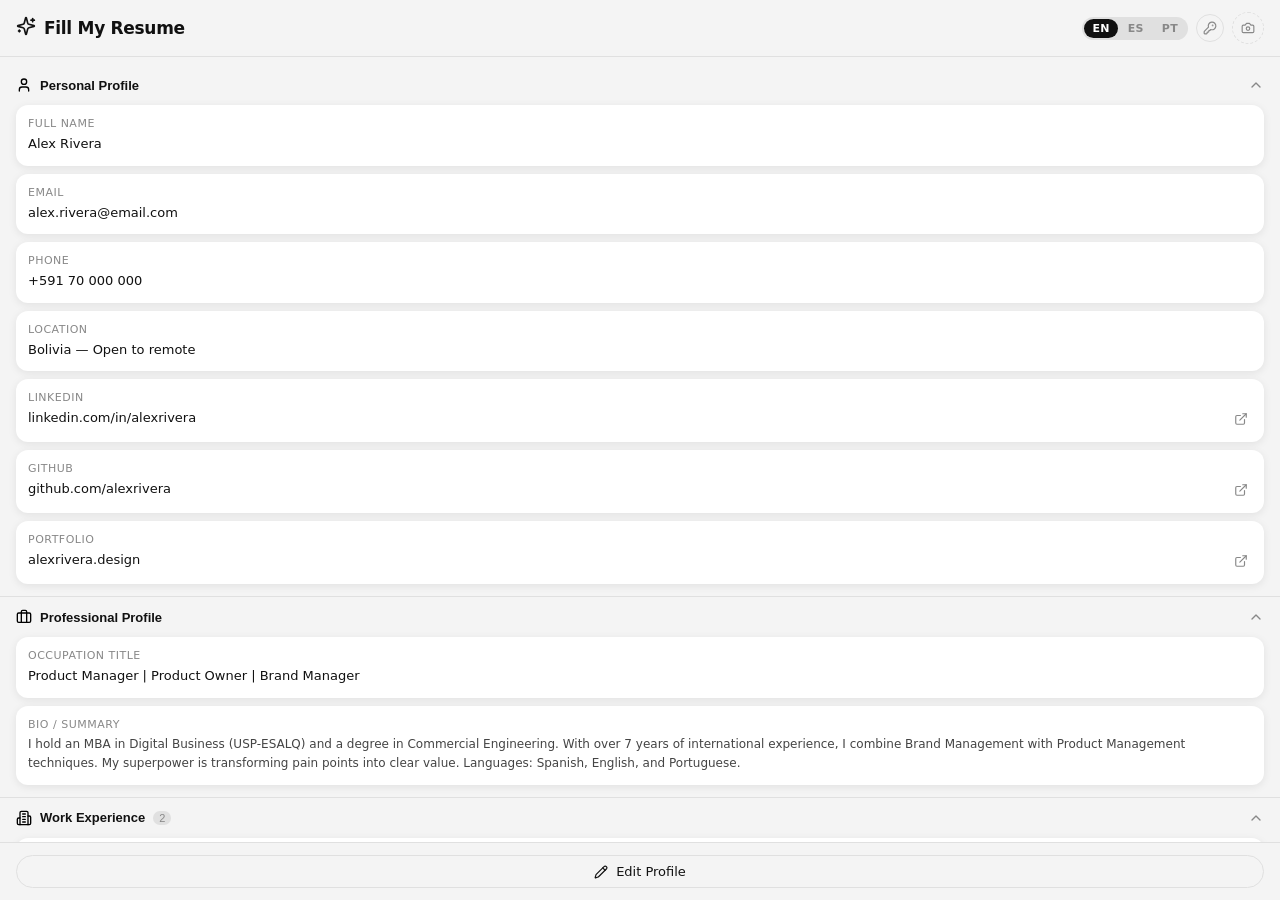
==== extension/sidepanel/index.html @ 26210e6c "Add Chrome extension and direct ZIP download - Extension: AES-256 encrypted API key, direct Claude A" ====
<!DOCTYPE html>
<html lang="en">
<head>
  <meta charset="UTF-8" />
  <meta name="viewport" content="width=device-width, initial-scale=1.0" />
  <title>Fill My Resume — Side Panel</title>
  <link rel="stylesheet" href="sidepanel.css" />
</head>
<body>

<div class="panel">

<!-- ── Global copy toast ──────────────────────────── -->
<div id="global-toast">
  <i data-lucide="check" width="13" height="13"></i>
  <span id="toast-text">Copied!</span>
</div>

  <!-- ── Header ─────────────────────────────────────── -->
  <header class="panel-header">
    <span class="logo">
      <i data-lucide="sparkles" width="20" height="20"></i>
    </span>
    <h1>Fill My Resume</h1>
    <div class="lang-switcher">
      <button class="lang-btn active" data-lang="en">EN</button>
      <button class="lang-btn" data-lang="es">ES</button>
      <button class="lang-btn" data-lang="pt">PT</button>
    </div>
    <button id="api-key-btn" class="api-key-btn" title="AI settings">
      <i data-lucide="key-round" width="14" height="14"></i>
    </button>
    <div class="avatar-wrap" id="avatar-wrap" title="Upload photo">
      <img id="avatar-img" class="avatar-img" style="display:none;" alt="Profile photo" />
      <span id="avatar-placeholder" class="avatar-placeholder">
        <i data-lucide="camera" width="14" height="14"></i>
      </span>
      <input type="file" id="avatar-input" accept="image/*" style="display:none;" />
    </div>
  </header>

  <!-- ── API Key Modal ──────────────────────────────── -->
  <div id="api-key-modal" class="api-modal-overlay hidden">
    <div class="api-modal-card">
      <div class="api-modal-header">
        <i data-lucide="sparkles" width="18" height="18"></i>
        <h2>Connect to Claude AI</h2>
      </div>
      <p class="api-modal-desc">Enter your Anthropic API key to enable AI-powered responses tailored to your CV.</p>
      <a class="api-modal-link" href="https://console.anthropic.com" target="_blank">
        <i data-lucide="external-link" width="12" height="12"></i>
        Get your free key at console.anthropic.com
      </a>
      <div class="api-input-wrap">
        <input id="api-key-input" class="api-key-input" type="password"
          placeholder="sk-ant-api03-..." autocomplete="off" spellcheck="false" />
        <button id="toggle-key-vis" class="toggle-vis-btn" title="Show/hide key">
          <i data-lucide="eye" width="14" height="14"></i>
        </button>
      </div>
      <div id="api-modal-error" class="api-modal-error hidden"></div>
      <div class="api-modal-actions">
        <button id="api-modal-cancel" class="api-cancel-btn">Cancel</button>
        <button id="api-modal-save" class="api-save-btn">
          <i data-lucide="lock" width="13" height="13"></i>
          Save & connect
        </button>
      </div>
      <p class="api-modal-note">
        <i data-lucide="shield-check" width="11" height="11"></i>
        Your key is encrypted with AES-256 and stored only on your device.
      </p>
    </div>
  </div>

  <!-- ── Scrollable body ────────────────────────────── -->
  <div class="panel-body">

    <!-- ── Perfil Personal ───────────────────────────── -->
    <div class="accordion open">
      <button class="accordion-trigger">
        <span class="accordion-trigger-left">
          <i data-lucide="user" width="16" height="16"></i>
          <span class="section-label" data-en="Personal Profile" data-es="Perfil Personal" data-pt="Perfil Pessoal">Personal Profile</span>
        </span>
        <i data-lucide="chevron-down" width="16" height="16" class="chevron"></i>
      </button>
      <div class="accordion-content">

        <div class="field-card" data-copy="Alex Rivera">
          <span class="field-label" data-en="Full Name" data-es="Nombre completo" data-pt="Nome completo">Full Name</span>
          <span class="field-value" data-en="Alex Rivera" data-es="Alex Rivera" data-pt="Alex Rivera">Alex Rivera</span>
        </div>

        <div class="field-card" data-copy="alex.rivera@email.com">
          <span class="field-label" data-en="Email" data-es="Correo electrónico" data-pt="E-mail">Email</span>
          <span class="field-value" data-en="alex.rivera@email.com" data-es="alex.rivera@email.com" data-pt="alex.rivera@email.com">alex.rivera@email.com</span>
        </div>

        <div class="field-card" data-copy="+591 70 000 000">
          <span class="field-label" data-en="Phone" data-es="Teléfono" data-pt="Telefone">Phone</span>
          <span class="field-value" data-en="+591 70 000 000" data-es="+591 70 000 000" data-pt="+591 70 000 000">+591 70 000 000</span>
        </div>

        <div class="field-card" data-copy="Bolivia — Open to remote">
          <span class="field-label" data-en="Location" data-es="Ubicación" data-pt="Localização">Location</span>
          <span class="field-value"
            data-en="Bolivia — Open to remote"
            data-es="Bolivia — Disponible para trabajo remoto"
            data-pt="Bolívia — Disponível para trabalho remoto">Bolivia — Open to remote</span>
        </div>

        <div class="field-card" data-copy="linkedin.com/in/alexrivera">
          <span class="field-label">LinkedIn</span>
          <div class="field-row">
            <span class="field-value">linkedin.com/in/alexrivera</span>
            <a class="link-btn" href="https://linkedin.com/in/alexrivera" target="_blank" title="Open" onclick="event.stopPropagation()">
              <i data-lucide="external-link" width="14" height="14"></i>
            </a>
          </div>
        </div>

        <div class="field-card" data-copy="github.com/alexrivera">
          <span class="field-label">GitHub</span>
          <div class="field-row">
            <span class="field-value">github.com/alexrivera</span>
            <a class="link-btn" href="https://github.com/alexrivera" target="_blank" title="Open" onclick="event.stopPropagation()">
              <i data-lucide="external-link" width="14" height="14"></i>
            </a>
          </div>
        </div>

        <div class="field-card" data-copy="alexrivera.design">
          <span class="field-label" data-en="Portfolio" data-es="Portafolio" data-pt="Portfólio">Portfolio</span>
          <div class="field-row">
            <span class="field-value">alexrivera.design</span>
            <a class="link-btn" href="https://alexrivera.design" target="_blank" title="Open" onclick="event.stopPropagation()">
              <i data-lucide="external-link" width="14" height="14"></i>
            </a>
          </div>
        </div>

      </div>
    </div>

    <!-- ── Perfil Profesional ─────────────────────────── -->
    <div class="accordion open">
      <button class="accordion-trigger">
        <span class="accordion-trigger-left">
          <i data-lucide="briefcase" width="16" height="16"></i>
          <span class="section-label" data-en="Professional Profile" data-es="Perfil Profesional" data-pt="Perfil Profissional">Professional Profile</span>
        </span>
        <i data-lucide="chevron-down" width="16" height="16" class="chevron"></i>
      </button>
      <div class="accordion-content">

        <div class="field-card"
          data-copy="Product Manager | Product Owner | Brand Manager"
          data-en="Product Manager | Product Owner | Brand Manager"
          data-es="Gerente de Producto | Product Owner | Brand Manager"
          data-pt="Gerente de Produto | Product Owner | Brand Manager">
          <span class="field-label" data-en="Occupation Title" data-es="Título de ocupación" data-pt="Título de ocupação">Occupation Title</span>
          <span class="field-value"
            data-en="Product Manager | Product Owner | Brand Manager"
            data-es="Gerente de Producto | Product Owner | Brand Manager"
            data-pt="Gerente de Produto | Product Owner | Brand Manager">Product Manager | Product Owner | Brand Manager</span>
        </div>

        <div class="field-card"
          data-copy="I hold an MBA in Digital Business (USP-ESALQ) and a degree in Commercial Engineering. With over 7 years of international experience, I combine Brand Management with Product Management techniques. My superpower is transforming pain points into clear value. Languages: Spanish, English, and Portuguese.">
          <span class="field-label" data-en="Bio / Summary" data-es="Resumen profesional" data-pt="Resumo profissional">Bio / Summary</span>
          <span class="field-value multiline"
            data-en="I hold an MBA in Digital Business (USP-ESALQ) and a degree in Commercial Engineering. With over 7 years of international experience, I combine Brand Management with Product Management techniques. My superpower is transforming pain points into clear value. Languages: Spanish, English, and Portuguese."
            data-es="Tengo un MBA en Negocios Digitales (USP-ESALQ) y una licenciatura en Ingeniería Comercial. Con más de 7 años de experiencia internacional, combino Brand Management con técnicas de Product Management. Mi superpoder es transformar puntos de dolor en valor claro. Idiomas: Español, Inglés y Portugués."
            data-pt="Tenho um MBA em Negócios Digitais (USP-ESALQ) e graduação em Engenharia Comercial. Com mais de 7 anos de experiência internacional, combino Brand Management com Product Management. Meu superpoder é transformar pontos de dor em valor claro. Idiomas: Espanhol, Inglês e Português.">I hold an MBA in Digital Business (USP-ESALQ) and a degree in Commercial Engineering. With over 7 years of international experience, I combine Brand Management with Product Management techniques. My superpower is transforming pain points into clear value. Languages: Spanish, English, and Portuguese.</span>
        </div>

      </div>
    </div>

    <!-- ── Experiencia Laboral ─────────────────────────── -->
    <div class="accordion open">
      <button class="accordion-trigger">
        <span class="accordion-trigger-left">
          <i data-lucide="building-2" width="16" height="16"></i>
          <span class="section-label">Work Experience</span>
          <span class="section-count">2</span>
        </span>
        <i data-lucide="chevron-down" width="16" height="16" class="chevron"></i>
      </button>
      <div class="accordion-content">

        <!-- Entry 1 -->
        <div class="entry-card open">
          <button class="entry-trigger">
            <span class="entry-trigger-left">
              <i data-lucide="building" width="14" height="14" class="entry-icon"></i>
              <span>
                <div class="entry-title">Viva — Product Owner</div>
                <div class="entry-subtitle">April 2019 – October 2021 · Bolivia · Hybrid</div>
              </span>
            </span>
            <i data-lucide="chevron-down" width="14" height="14" class="entry-chevron"></i>
          </button>
          <div class="entry-body">

            <!-- Date block -->
            <div class="date-block">
              <div class="date-block-header">
                <i data-lucide="calendar" width="11" height="11"></i>
                <span>Dates</span>
              </div>
              <div class="date-grid">
                <div class="date-cell">
                  <span class="date-cell-label">Start month</span>
                  <div class="date-cell-row">
                    <span class="date-cell-value">April</span>
                    <button class="date-copy-btn" data-value="April" title="Copy month">
                      <i data-lucide="copy" width="11" height="11"></i>
                    </button>
                  </div>
                </div>
                <div class="date-cell">
                  <span class="date-cell-label">Start year</span>
                  <div class="date-cell-row">
                    <span class="date-cell-value">2019</span>
                    <button class="date-copy-btn" data-value="2019" title="Copy year">
                      <i data-lucide="copy" width="11" height="11"></i>
                    </button>
                  </div>
                </div>
                <div class="date-cell">
                  <span class="date-cell-label">Start (full)</span>
                  <div class="date-cell-row">
                    <span class="date-cell-value">April 2019</span>
                    <button class="date-copy-btn" data-value="April 2019" title="Copy full date">
                      <i data-lucide="copy" width="11" height="11"></i>
                    </button>
                  </div>
                </div>
                <div class="date-cell">
                  <span class="date-cell-label">End month</span>
                  <div class="date-cell-row">
                    <span class="date-cell-value">October</span>
                    <button class="date-copy-btn" data-value="October" title="Copy month">
                      <i data-lucide="copy" width="11" height="11"></i>
                    </button>
                  </div>
                </div>
                <div class="date-cell">
                  <span class="date-cell-label">End year</span>
                  <div class="date-cell-row">
                    <span class="date-cell-value">2021</span>
                    <button class="date-copy-btn" data-value="2021" title="Copy year">
                      <i data-lucide="copy" width="11" height="11"></i>
                    </button>
                  </div>
                </div>
                <div class="date-cell">
                  <span class="date-cell-label">End (full)</span>
                  <div class="date-cell-row">
                    <span class="date-cell-value">October 2021</span>
                    <button class="date-copy-btn" data-value="October 2021" title="Copy full date">
                      <i data-lucide="copy" width="11" height="11"></i>
                    </button>
                  </div>
                </div>
              </div>
            </div>

            <div class="entry-field">
              <span class="entry-field-label">About the company</span>
              <div class="entry-field-row">
                <span class="entry-field-value">A telecommunications and technology company, the third-largest telecom in Bolivia, with more than 24% market share and over 2 million users.</span>
                <button class="copy-btn" data-value="A telecommunications and technology company, the third-largest telecom in Bolivia, with more than 24% market share and over 2 million users." title="Copy">
                  <i data-lucide="copy" width="13" height="13"></i>
                </button>
              </div>
            </div>

            <div class="entry-field">
              <span class="entry-field-label">Responsibilities</span>
              <div class="entry-field-row">
                <span class="entry-field-value">As a Product Owner, I oversaw over $5M USD/month in revenue. I was responsible for the monetary impact of each product and coordinated with all areas of the company.</span>
                <button class="copy-btn" data-value="As a Product Owner, I oversaw over $5M USD/month in revenue. I was responsible for the monetary impact of each product and coordinated with all areas of the company." title="Copy">
                  <i data-lucide="copy" width="13" height="13"></i>
                </button>
              </div>
            </div>

            <div class="entry-field">
              <span class="entry-field-label">Achievements</span>
              <div class="entry-field-row">
                <span class="entry-field-value">Led creation of 6 new products (+$20k USD/month). Created B2B offer retaining 48k users (churn &lt; 2%). Increased digital payments by 30% during COVID.</span>
                <button class="copy-btn" data-value="Led creation of 6 new products (+$20k USD/month). Created B2B offer retaining 48k users (churn < 2%). Increased digital payments by 30% during COVID." title="Copy">
                  <i data-lucide="copy" width="13" height="13"></i>
                </button>
              </div>
            </div>

            <div class="entry-field">
              <span class="entry-field-label">Tools Used</span>
              <div class="entry-field-row">
                <span class="entry-field-value">Customer discovery calls, pricing simulations, small group profitability tests, Jira, Confluence.</span>
                <button class="copy-btn" data-value="Customer discovery calls, pricing simulations, small group profitability tests, Jira, Confluence." title="Copy">
                  <i data-lucide="copy" width="13" height="13"></i>
                </button>
              </div>
            </div>

          </div>
        </div>

        <!-- Entry 2 — current job (no end date) -->
        <div class="entry-card">
          <button class="entry-trigger">
            <span class="entry-trigger-left">
              <i data-lucide="building" width="14" height="14" class="entry-icon"></i>
              <span>
                <div class="entry-title">TechCorp — Brand Manager</div>
                <div class="entry-subtitle">January 2016 – Present · Brazil · On-site</div>
              </span>
            </span>
            <i data-lucide="chevron-down" width="14" height="14" class="entry-chevron"></i>
          </button>
          <div class="entry-body">

            <!-- Date block — current job -->
            <div class="date-block">
              <div class="date-block-header">
                <i data-lucide="calendar" width="11" height="11"></i>
                <span>Dates</span>
              </div>
              <div class="date-grid">
                <div class="date-cell">
                  <span class="date-cell-label">Start month</span>
                  <div class="date-cell-row">
                    <span class="date-cell-value">January</span>
                    <button class="date-copy-btn" data-value="January" title="Copy month">
                      <i data-lucide="copy" width="11" height="11"></i>
                    </button>
                  </div>
                </div>
                <div class="date-cell">
                  <span class="date-cell-label">Start year</span>
                  <div class="date-cell-row">
                    <span class="date-cell-value">2016</span>
                    <button class="date-copy-btn" data-value="2016" title="Copy year">
                      <i data-lucide="copy" width="11" height="11"></i>
                    </button>
                  </div>
                </div>
                <div class="date-cell">
                  <span class="date-cell-label">Start (full)</span>
                  <div class="date-cell-row">
                    <span class="date-cell-value">January 2016</span>
                    <button class="date-copy-btn" data-value="January 2016" title="Copy full date">
                      <i data-lucide="copy" width="11" height="11"></i>
                    </button>
                  </div>
                </div>
                <div class="date-cell" style="grid-column: span 3;">
                  <span class="date-cell-label">End date</span>
                  <div class="date-cell-row">
                    <span class="date-cell-value present">Present / Atual / Presente</span>
                    <button class="date-copy-btn" data-value="Present" title="Copy Present">
                      <i data-lucide="copy" width="11" height="11"></i>
                    </button>
                  </div>
                </div>
              </div>
            </div>

            <div class="entry-field">
              <span class="entry-field-label">About the company</span>
              <div class="entry-field-row">
                <span class="entry-field-value">A multinational FMCG company operating in 12 countries across Latin America, focused on beverage and food products.</span>
                <button class="copy-btn" data-value="A multinational FMCG company operating in 12 countries across Latin America, focused on beverage and food products." title="Copy">
                  <i data-lucide="copy" width="13" height="13"></i>
                </button>
              </div>
            </div>

            <div class="entry-field">
              <span class="entry-field-label">Responsibilities</span>
              <div class="entry-field-row">
                <span class="entry-field-value">Led brand strategy for 3 product lines. Managed $2M annual marketing budget. Coordinated cross-functional teams across 4 countries.</span>
                <button class="copy-btn" data-value="Led brand strategy for 3 product lines. Managed $2M annual marketing budget. Coordinated cross-functional teams across 4 countries." title="Copy">
                  <i data-lucide="copy" width="13" height="13"></i>
                </button>
              </div>
            </div>

            <div class="entry-field">
              <span class="entry-field-label">Achievements</span>
              <div class="entry-field-row">
                <span class="entry-field-value">Grew brand awareness by 18% in 2 years. Launched 2 product lines that exceeded sales targets by 25%.</span>
                <button class="copy-btn" data-value="Grew brand awareness by 18% in 2 years. Launched 2 product lines that exceeded sales targets by 25%." title="Copy">
                  <i data-lucide="copy" width="13" height="13"></i>
                </button>
              </div>
            </div>

          </div>
        </div>

      </div>
    </div>

    <!-- ── Educación ───────────────────────────────────── -->
    <div class="accordion">
      <button class="accordion-trigger">
        <span class="accordion-trigger-left">
          <i data-lucide="graduation-cap" width="16" height="16"></i>
          <span class="section-label">Education</span>
          <span class="section-count">2</span>
        </span>
        <i data-lucide="chevron-down" width="16" height="16" class="chevron"></i>
      </button>
      <div class="accordion-content">

        <div class="entry-card">
          <button class="entry-trigger">
            <span class="entry-trigger-left">
              <i data-lucide="book-open" width="14" height="14" class="entry-icon"></i>
              <span>
                <div class="entry-title">MBA — Digital Business</div>
                <div class="entry-subtitle">USP-ESALQ · 2020 – 2022</div>
              </span>
            </span>
            <i data-lucide="chevron-down" width="14" height="14" class="entry-chevron"></i>
          </button>
          <div class="entry-body">
            <div class="date-block">
              <div class="date-block-header">
                <i data-lucide="calendar" width="11" height="11"></i>
                <span>Dates</span>
              </div>
              <div class="date-grid">
                <div class="date-cell">
                  <span class="date-cell-label">Start year</span>
                  <div class="date-cell-row">
                    <span class="date-cell-value">2020</span>
                    <button class="date-copy-btn" data-value="2020" title="Copy">
                      <i data-lucide="copy" width="11" height="11"></i>
                    </button>
                  </div>
                </div>
                <div class="date-cell">
                  <span class="date-cell-label">End year</span>
                  <div class="date-cell-row">
                    <span class="date-cell-value">2022</span>
                    <button class="date-copy-btn" data-value="2022" title="Copy">
                      <i data-lucide="copy" width="11" height="11"></i>
                    </button>
                  </div>
                </div>
                <div class="date-cell">
                  <span class="date-cell-label">Range</span>
                  <div class="date-cell-row">
                    <span class="date-cell-value">2020 – 2022</span>
                    <button class="date-copy-btn" data-value="2020 – 2022" title="Copy">
                      <i data-lucide="copy" width="11" height="11"></i>
                    </button>
                  </div>
                </div>
              </div>
            </div>
            <div class="entry-field">
              <span class="entry-field-label">Institution</span>
              <div class="entry-field-row">
                <span class="entry-field-value">USP-ESALQ, São Paulo, Brazil</span>
                <button class="copy-btn" data-value="USP-ESALQ, São Paulo, Brazil" title="Copy">
                  <i data-lucide="copy" width="13" height="13"></i>
                </button>
              </div>
            </div>
            <div class="entry-field">
              <span class="entry-field-label">Degree</span>
              <div class="entry-field-row">
                <span class="entry-field-value">MBA in Digital Business</span>
                <button class="copy-btn" data-value="MBA in Digital Business" title="Copy">
                  <i data-lucide="copy" width="13" height="13"></i>
                </button>
              </div>
            </div>
          </div>
        </div>

        <div class="entry-card">
          <button class="entry-trigger">
            <span class="entry-trigger-left">
              <i data-lucide="book-open" width="14" height="14" class="entry-icon"></i>
              <span>
                <div class="entry-title">Commercial Engineering</div>
                <div class="entry-subtitle">Universidad Mayor · 2010 – 2015</div>
              </span>
            </span>
            <i data-lucide="chevron-down" width="14" height="14" class="entry-chevron"></i>
          </button>
          <div class="entry-body">
            <div class="entry-field">
              <span class="entry-field-label">Institution</span>
              <div class="entry-field-row">
                <span class="entry-field-value">Universidad Mayor de San Andrés, Bolivia</span>
                <button class="copy-btn" data-value="Universidad Mayor de San Andrés, Bolivia" title="Copy">
                  <i data-lucide="copy" width="13" height="13"></i>
                </button>
              </div>
            </div>
          </div>
        </div>

      </div>
    </div>

    <!-- ── Certificaciones ────────────────────────────── -->
    <div class="accordion">
      <button class="accordion-trigger">
        <span class="accordion-trigger-left">
          <i data-lucide="award" width="16" height="16"></i>
          <span class="section-label">Certifications</span>
          <span class="section-count">2</span>
        </span>
        <i data-lucide="chevron-down" width="16" height="16" class="chevron"></i>
      </button>
      <div class="accordion-content">

        <div class="entry-card">
          <button class="entry-trigger">
            <span class="entry-trigger-left">
              <i data-lucide="file-badge" width="14" height="14" class="entry-icon"></i>
              <span>
                <div class="entry-title">SQL Bootcamp</div>
                <div class="entry-subtitle">Oct 2022 – Sep 2024</div>
              </span>
            </span>
            <i data-lucide="chevron-down" width="14" height="14" class="entry-chevron"></i>
          </button>
          <div class="entry-body">
            <div class="entry-field">
              <span class="entry-field-label">Certificate Name</span>
              <div class="entry-field-row">
                <span class="entry-field-value">SQL Bootcamp</span>
                <button class="copy-btn" data-value="SQL Bootcamp" title="Copy">
                  <i data-lucide="copy" width="13" height="13"></i>
                </button>
              </div>
            </div>
            <div class="date-block">
              <div class="date-block-header">
                <i data-lucide="calendar" width="11" height="11"></i>
                <span>Dates</span>
              </div>
              <div class="date-grid">
                <div class="date-cell">
                  <span class="date-cell-label">Start month</span>
                  <div class="date-cell-row">
                    <span class="date-cell-value">October</span>
                    <button class="date-copy-btn" data-value="October" title="Copy"><i data-lucide="copy" width="11" height="11"></i></button>
                  </div>
                </div>
                <div class="date-cell">
                  <span class="date-cell-label">Start year</span>
                  <div class="date-cell-row">
                    <span class="date-cell-value">2022</span>
                    <button class="date-copy-btn" data-value="2022" title="Copy"><i data-lucide="copy" width="11" height="11"></i></button>
                  </div>
                </div>
                <div class="date-cell">
                  <span class="date-cell-label">Start (full)</span>
                  <div class="date-cell-row">
                    <span class="date-cell-value">October 2022</span>
                    <button class="date-copy-btn" data-value="October 2022" title="Copy"><i data-lucide="copy" width="11" height="11"></i></button>
                  </div>
                </div>
                <div class="date-cell">
                  <span class="date-cell-label">End month</span>
                  <div class="date-cell-row">
                    <span class="date-cell-value">September</span>
                    <button class="date-copy-btn" data-value="September" title="Copy"><i data-lucide="copy" width="11" height="11"></i></button>
                  </div>
                </div>
                <div class="date-cell">
                  <span class="date-cell-label">End year</span>
                  <div class="date-cell-row">
                    <span class="date-cell-value">2024</span>
                    <button class="date-copy-btn" data-value="2024" title="Copy"><i data-lucide="copy" width="11" height="11"></i></button>
                  </div>
                </div>
                <div class="date-cell">
                  <span class="date-cell-label">End (full)</span>
                  <div class="date-cell-row">
                    <span class="date-cell-value">September 2024</span>
                    <button class="date-copy-btn" data-value="September 2024" title="Copy"><i data-lucide="copy" width="11" height="11"></i></button>
                  </div>
                </div>
              </div>
            </div>
            <div class="entry-field">
              <span class="entry-field-label">Certificate URL</span>
              <div class="entry-field-row">
                <span class="entry-field-value">udemy.com/certificate/sql-bootcamp-2024</span>
                <button class="copy-btn" data-value="udemy.com/certificate/sql-bootcamp-2024" title="Copy">
                  <i data-lucide="copy" width="13" height="13"></i>
                </button>
              </div>
            </div>
          </div>
        </div>

        <div class="entry-card">
          <button class="entry-trigger">
            <span class="entry-trigger-left">
              <i data-lucide="file-badge" width="14" height="14" class="entry-icon"></i>
              <span>
                <div class="entry-title">Product Management — Reforge</div>
                <div class="entry-subtitle">Jan 2023 – Jun 2023</div>
              </span>
            </span>
            <i data-lucide="chevron-down" width="14" height="14" class="entry-chevron"></i>
          </button>
          <div class="entry-body">
            <div class="entry-field">
              <span class="entry-field-label">Certificate Name</span>
              <div class="entry-field-row">
                <span class="entry-field-value">Product Management — Reforge</span>
                <button class="copy-btn" data-value="Product Management — Reforge" title="Copy">
                  <i data-lucide="copy" width="13" height="13"></i>
                </button>
              </div>
            </div>
            <div class="date-block">
              <div class="date-block-header">
                <i data-lucide="calendar" width="11" height="11"></i>
                <span>Dates</span>
              </div>
              <div class="date-grid">
                <div class="date-cell">
                  <span class="date-cell-label">Start month</span>
                  <div class="date-cell-row">
                    <span class="date-cell-value">January</span>
                    <button class="date-copy-btn" data-value="January" title="Copy"><i data-lucide="copy" width="11" height="11"></i></button>
                  </div>
                </div>
                <div class="date-cell">
                  <span class="date-cell-label">Start year</span>
                  <div class="date-cell-row">
                    <span class="date-cell-value">2023</span>
                    <button class="date-copy-btn" data-value="2023" title="Copy"><i data-lucide="copy" width="11" height="11"></i></button>
                  </div>
                </div>
                <div class="date-cell">
                  <span class="date-cell-label">Start (full)</span>
                  <div class="date-cell-row">
                    <span class="date-cell-value">January 2023</span>
                    <button class="date-copy-btn" data-value="January 2023" title="Copy"><i data-lucide="copy" width="11" height="11"></i></button>
                  </div>
                </div>
                <div class="date-cell">
                  <span class="date-cell-label">End month</span>
                  <div class="date-cell-row">
                    <span class="date-cell-value">June</span>
                    <button class="date-copy-btn" data-value="June" title="Copy"><i data-lucide="copy" width="11" height="11"></i></button>
                  </div>
                </div>
                <div class="date-cell">
                  <span class="date-cell-label">End year</span>
                  <div class="date-cell-row">
                    <span class="date-cell-value">2023</span>
                    <button class="date-copy-btn" data-value="2023" title="Copy"><i data-lucide="copy" width="11" height="11"></i></button>
                  </div>
                </div>
                <div class="date-cell">
                  <span class="date-cell-label">End (full)</span>
                  <div class="date-cell-row">
                    <span class="date-cell-value">June 2023</span>
                    <button class="date-copy-btn" data-value="June 2023" title="Copy"><i data-lucide="copy" width="11" height="11"></i></button>
                  </div>
                </div>
              </div>
            </div>
            <div class="entry-field">
              <span class="entry-field-label">Certificate URL</span>
              <div class="entry-field-row">
                <span class="entry-field-value">reforge.com/certificates/pm-2023</span>
                <button class="copy-btn" data-value="reforge.com/certificates/pm-2023" title="Copy">
                  <i data-lucide="copy" width="13" height="13"></i>
                </button>
              </div>
            </div>
          </div>
        </div>

      </div>
    </div>

    <!-- ── Skills ─────────────────────────────────────── -->
    <div class="accordion">
      <button class="accordion-trigger">
        <span class="accordion-trigger-left">
          <i data-lucide="zap" width="16" height="16"></i>
          <span class="section-label" data-en="Skills" data-es="Habilidades" data-pt="Habilidades">Skills</span>
        </span>
        <i data-lucide="chevron-down" width="16" height="16" class="chevron"></i>
      </button>
      <div class="accordion-content">
        <p class="section-hint" data-en="Click any skill to copy it" data-es="Haz clic en una habilidad para copiarla" data-pt="Clique em uma habilidade para copiá-la">Click any skill to copy it</p>
        <div class="tags-wrap">
          <span class="tag">Product Management</span>
          <span class="tag">Product Discovery</span>
          <span class="tag">OKRs</span>
          <span class="tag">SQL</span>
          <span class="tag">Jira</span>
          <span class="tag">Confluence</span>
          <span class="tag">Figma</span>
          <span class="tag">Brand Strategy</span>
          <span class="tag">B2B Sales</span>
          <span class="tag">Agile / Scrum</span>
          <span class="tag">Data Analysis</span>
          <span class="tag">Stakeholder Management</span>
        </div>
      </div>
    </div>

    <!-- ── Idiomas ─────────────────────────────────────── -->
    <div class="accordion">
      <button class="accordion-trigger">
        <span class="accordion-trigger-left">
          <i data-lucide="languages" width="16" height="16"></i>
          <span class="section-label" data-en="Languages" data-es="Idiomas" data-pt="Idiomas">Languages</span>
        </span>
        <i data-lucide="chevron-down" width="16" height="16" class="chevron"></i>
      </button>
      <div class="accordion-content">
        <p class="section-hint" data-en="Click any language to copy it" data-es="Haz clic en un idioma para copiarlo" data-pt="Clique em um idioma para copiá-lo">Click any language to copy it</p>
        <div class="tags-wrap">
          <span class="tag"
            data-en="Spanish — Native"
            data-es="Español — Nativo"
            data-pt="Espanhol — Nativo">Spanish — Native</span>
          <span class="tag"
            data-en="English — Fluent"
            data-es="Inglés — Fluido"
            data-pt="Inglês — Fluente">English — Fluent</span>
          <span class="tag"
            data-en="Portuguese — Fluent"
            data-es="Portugués — Fluido"
            data-pt="Português — Fluente">Portuguese — Fluent</span>
        </div>
      </div>
    </div>

    <!-- ── Interview Tracker ─────────────────────────── -->
    <div class="accordion open interview-section">
      <button class="accordion-trigger">
        <span class="accordion-trigger-left">
          <i data-lucide="clipboard-list" width="16" height="16"></i>
          <span class="section-label">Interview Tracker</span>
          <span class="section-count" id="company-count">2</span>
        </span>
        <i data-lucide="chevron-down" width="16" height="16" class="chevron"></i>
      </button>
      <div class="accordion-content" id="company-list">

        <!-- Company 1 -->
        <div class="company-entry open" data-id="1">
          <div class="company-trigger">
            <button class="company-toggle">
              <span class="entry-trigger-left">
                <i data-lucide="building-2" width="14" height="14" class="entry-icon"></i>
                <span>
                  <div class="entry-title">TechFlow — Product Manager</div>
                  <div class="entry-subtitle">Applied Apr 2026</div>
                </span>
              </span>
              <span class="company-trigger-right">
                <span class="status-badge-mini interview">Interview</span>
                <i data-lucide="chevron-down" width="14" height="14" class="entry-chevron"></i>
              </span>
            </button>
            <button class="company-delete-btn" data-id="1" title="Remove company">
              <i data-lucide="x" width="13" height="13"></i>
            </button>
          </div>
          <div class="company-body">

            <div class="field-card" style="cursor:default;">
              <span class="field-label">How much do I like this company?</span>
              <div class="star-rating" data-rating="4">
                <button class="star" data-value="1"><i data-lucide="star" width="18" height="18"></i></button>
                <button class="star" data-value="2"><i data-lucide="star" width="18" height="18"></i></button>
                <button class="star" data-value="3"><i data-lucide="star" width="18" height="18"></i></button>
                <button class="star" data-value="4"><i data-lucide="star" width="18" height="18"></i></button>
                <button class="star" data-value="5"><i data-lucide="star" width="18" height="18"></i></button>
              </div>
            </div>

            <div class="field-card" style="cursor:default;">
              <span class="field-label">Desired Salary</span>
              <div class="field-row">
                <div class="salary-display">
                  <span class="salary-currency">USD</span>
                  <span class="salary-value" contenteditable="true" spellcheck="false">5,500 / month</span>
                </div>
                <button class="copy-btn salary-copy" data-value="5500" title="Copy number">
                  <i data-lucide="copy" width="14" height="14"></i>
                </button>
              </div>
              <div class="salary-hint">Click value to edit</div>
            </div>

            <div class="field-card" style="cursor:default;">
              <span class="field-label">Application Status</span>
              <div class="status-pills">
                <button class="status-pill" data-status="applied">Applied</button>
                <button class="status-pill active" data-status="interview">Interview</button>
                <button class="status-pill" data-status="offer">Offer</button>
                <button class="status-pill" data-status="rejected">Rejected</button>
              </div>
            </div>

            <div class="field-card notes-card" style="cursor:default;">
              <span class="field-label">Notes & Company Details</span>
              <textarea class="notes-textarea" placeholder="Company notes, hiring manager, salary range discussed, questions to ask...">Remote-first, Series B. Hiring manager: Clara Mendes. Role: discovery &amp; research. Stack: Jira + Notion. 8 PMs globally. Range: $5k–$6k/month.</textarea>
            </div>

          </div>
        </div>

        <!-- Company 2 -->
        <div class="company-entry" data-id="2">
          <div class="company-trigger">
            <button class="company-toggle">
              <span class="entry-trigger-left">
                <i data-lucide="building-2" width="14" height="14" class="entry-icon"></i>
                <span>
                  <div class="entry-title">Globant — Product Owner</div>
                  <div class="entry-subtitle">Applied Mar 2026</div>
                </span>
              </span>
              <span class="company-trigger-right">
                <span class="status-badge-mini applied">Applied</span>
                <i data-lucide="chevron-down" width="14" height="14" class="entry-chevron"></i>
              </span>
            </button>
            <button class="company-delete-btn" data-id="2" title="Remove company">
              <i data-lucide="x" width="13" height="13"></i>
            </button>
          </div>
          <div class="company-body">

            <div class="field-card" style="cursor:default;">
              <span class="field-label">How much do I like this company?</span>
              <div class="star-rating" data-rating="3">
                <button class="star" data-value="1"><i data-lucide="star" width="18" height="18"></i></button>
                <button class="star" data-value="2"><i data-lucide="star" width="18" height="18"></i></button>
                <button class="star" data-value="3"><i data-lucide="star" width="18" height="18"></i></button>
                <button class="star" data-value="4"><i data-lucide="star" width="18" height="18"></i></button>
                <button class="star" data-value="5"><i data-lucide="star" width="18" height="18"></i></button>
              </div>
            </div>

            <div class="field-card" style="cursor:default;">
              <span class="field-label">Desired Salary</span>
              <div class="field-row">
                <div class="salary-display">
                  <span class="salary-currency">USD</span>
                  <span class="salary-value" contenteditable="true" spellcheck="false">4,800 / month</span>
                </div>
                <button class="copy-btn salary-copy" data-value="4800" title="Copy number">
                  <i data-lucide="copy" width="14" height="14"></i>
                </button>
              </div>
              <div class="salary-hint">Click value to edit</div>
            </div>

            <div class="field-card" style="cursor:default;">
              <span class="field-label">Application Status</span>
              <div class="status-pills">
                <button class="status-pill active" data-status="applied">Applied</button>
                <button class="status-pill" data-status="interview">Interview</button>
                <button class="status-pill" data-status="offer">Offer</button>
                <button class="status-pill" data-status="rejected">Rejected</button>
              </div>
            </div>

            <div class="field-card notes-card" style="cursor:default;">
              <span class="field-label">Notes & Company Details</span>
              <textarea class="notes-textarea" placeholder="Company notes...">Large consultancy, 26k employees. Role is internal product for a fintech client. Mixed reviews on Glassdoor. Recruiter: Daniela Torres.</textarea>
            </div>

          </div>
        </div>

        <!-- Add company button -->
        <button class="add-company-btn" id="add-company-btn">
          <i data-lucide="plus" width="14" height="14"></i>
          Add company
        </button>

      </div>
    </div>

    <!-- ── AI Assistant ────────────────────────────────── -->
    <div class="accordion open ai-section">
      <button class="accordion-trigger">
        <span class="accordion-trigger-left">
          <i data-lucide="sparkles" width="16" height="16"></i>
          <span class="section-label">AI Assistant</span>
          <span class="section-count ai-badge">Beta</span>
        </span>
        <i data-lucide="chevron-down" width="16" height="16" class="chevron"></i>
      </button>
      <div class="accordion-content">

        <!-- Job vacancy URL -->
        <div class="field-card" data-copy="">
          <span class="field-label">
            <i data-lucide="link" width="11" height="11" style="display:inline;vertical-align:middle;margin-right:4px;"></i>
            Job Vacancy URL
          </span>
          <div class="field-row">
            <input class="inline-input" type="url" placeholder="https://jobs.gupy.io/apply/..." id="job-url" />
            <a class="link-btn" id="job-url-open" href="#" target="_blank" title="Open job" onclick="event.stopPropagation()">
              <i data-lucide="external-link" width="14" height="14"></i>
            </a>
          </div>
        </div>

        <!-- Writing style sample -->
        <div class="field-card notes-card" style="cursor:default;">
          <span class="field-label">
            <i data-lucide="pen-line" width="11" height="11" style="display:inline;vertical-align:middle;margin-right:4px;"></i>
            Your Writing Style Sample
          </span>
          <textarea class="notes-textarea" id="writing-sample" placeholder="Paste an email, message or text you wrote — so the AI writes in your voice...">Hi Clara, thanks for reaching out! Really excited about this opportunity at TechFlow. I've been following the company's growth in the PLG space and it aligns perfectly with the kind of impact I want to create. Happy to jump on a quick call this week — I'm flexible Thursday or Friday afternoon. Let me know what works best for you.</textarea>
        </div>

        <!-- Q&A -->
        <div class="ai-qa-block">
          <span class="field-label" style="padding: 0 0 6px;">
            <i data-lucide="message-circle-question" width="11" height="11" style="display:inline;vertical-align:middle;margin-right:4px;"></i>
            Question from the company
          </span>
          <textarea class="notes-textarea ai-question" id="ai-question" placeholder="Ex: What would be your process for prioritizing features?&#10;Ex: Why do you think you're a good fit for this role?&#10;Ex: How would you handle a conflict with a stakeholder?"></textarea>
          <button class="generate-btn" id="generate-btn">
            <i data-lucide="sparkles" width="14" height="14"></i>
            Generate response
          </button>
        </div>

        <!-- AI Response -->
        <div class="ai-response-block" id="ai-response-block">
          <div class="ai-response-header">
            <span class="field-label">Generated response</span>
            <button class="copy-btn ai-copy-btn" id="copy-response-btn" title="Copy response">
              <i data-lucide="copy" width="13" height="13"></i>
            </button>
          </div>
          <textarea class="notes-textarea ai-response-text" id="ai-response-text" readonly>Based on your CV and the job description, here's a tailored response:

"My process for feature prioritization starts with customer discovery — I use a mix of direct interviews and usage data to understand which pain points have the highest business impact. At Viva, for example, I led the prioritization of 6 new products by combining NPS feedback with revenue modeling, which resulted in a $20k+/month revenue increase.

I typically use a lightweight scoring matrix (Impact × Effort) anchored to OKRs, and then validate assumptions with small-scale tests before committing engineering resources. The key for me is always aligning the roadmap to measurable outcomes, not just shipping features."

— Tailored to: Product Manager role · Matches your writing style</textarea>
        </div>

      </div>
    </div>

  </div><!-- /panel-body -->

  <!-- ── Footer ─────────────────────────────────────── -->
  <footer class="panel-footer">
    <button class="edit-btn" id="edit-profile-btn">
      <i data-lucide="pencil" width="14" height="14"></i>
      Edit Profile
    </button>
  </footer>

</div><!-- /panel -->

<script src="../libs/lucide.min.js"></script>
<script src="sidepanel.js"></script>
</body>
</html>
---- extension/sidepanel/sidepanel.css ----
:root {
  /* Colors */
  --color-bg-outer:      #E8E8E8;
  --color-bg-panel:      #F4F4F4;
  --color-bg-selected:   #FFFFFF;
  --color-active:        #111111;
  --color-text-primary:  #111111;
  --color-text-secondary:#888888;
  --color-text-on-active:#FFFFFF;
  --color-accent:        #E91E8C;
  --color-divider:       #E0E0E0;
  --color-badge-bg:      #111111;
  --color-badge-text:    #FFFFFF;
  --color-copy-success:  #22C55E;

  /* Typography */
  --font-family:         'Inter', system-ui, sans-serif;
  --font-size-header:    17px;
  --font-size-body:      13px;
  --font-size-caption:   11px;
  --font-weight-bold:    600;
  --font-weight-regular: 400;

  /* Spacing (4px base) */
  --space-1:  4px;
  --space-2:  8px;
  --space-3:  12px;
  --space-4:  16px;
  --space-6:  24px;
  --space-8:  32px;

  /* Border Radius */
  --radius-pill:    999px;
  --radius-panel:   20px;
  --radius-card:    12px;
  --radius-badge:   999px;

  /* Shadows */
  --shadow-selected: 0 2px 8px rgba(0,0,0,0.08);
  --shadow-panel:    0 4px 24px rgba(0,0,0,0.06);
}
@import url('https://fonts.googleapis.com/css2?family=Inter:wght@400;500;600&display=swap');
* {
  box-sizing: border-box;
  margin: 0;
  padding: 0;
}

body {
  background: var(--color-bg-panel);
  font-family: var(--font-family);
  height: 100vh;
  overflow: hidden;
}

/* ── Panel container ─────────────────────────────────── */
.panel {
  width: 100%;
  height: 100vh;
  background: var(--color-bg-panel);
  display: flex;
  flex-direction: column;
  overflow: hidden;
}

/* ── Header ──────────────────────────────────────────── */
.panel-header {
  display: flex;
  align-items: center;
  gap: var(--space-2);
  padding: var(--space-3) var(--space-4);
  border-bottom: 1px solid var(--color-divider);
  flex-wrap: wrap;
}

.panel-header .logo {
  color: var(--color-text-primary);
  flex-shrink: 0;
}

.panel-header h1 {
  font-size: var(--font-size-header);
  font-weight: var(--font-weight-bold);
  color: var(--color-text-primary);
  letter-spacing: -0.3px;
  flex: 1;
}

/* ── API key button ──────────────────────────────────── */
.api-key-btn {
  display: flex;
  align-items: center;
  justify-content: center;
  width: 28px;
  height: 28px;
  border-radius: 50%;
  border: 1.5px solid var(--color-divider);
  background: none;
  color: var(--color-text-secondary);
  cursor: pointer;
  flex-shrink: 0;
  transition: all 0.15s ease;
}
.api-key-btn:hover { border-color: var(--color-active); color: var(--color-active); }
.api-key-btn.connected { border-color: #16a34a; color: #16a34a; background: #f0fdf4; }

/* ── API key modal ───────────────────────────────────── */
.api-modal-overlay {
  position: fixed;
  inset: 0;
  background: rgba(0,0,0,0.45);
  z-index: 200;
  display: flex;
  align-items: center;
  justify-content: center;
  padding: 20px;
  backdrop-filter: blur(4px);
}
.api-modal-overlay.hidden { display: none; }

.api-modal-card {
  background: #fff;
  border-radius: 16px;
  padding: 24px;
  width: 100%;
  max-width: 320px;
  box-shadow: 0 24px 64px rgba(0,0,0,0.2);
  display: flex;
  flex-direction: column;
  gap: 14px;
}
.api-modal-header {
  display: flex;
  align-items: center;
  gap: 8px;
  color: var(--color-text-primary);
}
.api-modal-header h2 {
  font-size: 15px;
  font-weight: 700;
}
.api-modal-desc {
  font-size: 13px;
  color: var(--color-text-secondary);
  line-height: 1.6;
}
.api-modal-link {
  display: inline-flex;
  align-items: center;
  gap: 4px;
  font-size: 12px;
  font-weight: 600;
  color: #2563eb;
  text-decoration: none;
}
.api-modal-link:hover { text-decoration: underline; }

.api-input-wrap {
  display: flex;
  align-items: center;
  border: 1.5px solid var(--color-divider);
  border-radius: 8px;
  overflow: hidden;
  transition: border-color 0.15s ease;
}
.api-input-wrap:focus-within { border-color: var(--color-active); }

.api-key-input {
  flex: 1;
  border: none;
  outline: none;
  padding: 10px 12px;
  font-size: 13px;
  font-family: var(--font-family);
  color: var(--color-text-primary);
  background: none;
  letter-spacing: 0.5px;
}
.api-key-input::placeholder { color: #bbb; letter-spacing: 0; }

.toggle-vis-btn {
  background: none;
  border: none;
  cursor: pointer;
  padding: 0 10px;
  color: var(--color-text-secondary);
  display: flex;
  align-items: center;
  transition: color 0.15s ease;
}
.toggle-vis-btn:hover { color: var(--color-text-primary); }

.api-modal-error {
  font-size: 12px;
  color: #dc2626;
  background: #fef2f2;
  border: 1px solid #fecaca;
  border-radius: 6px;
  padding: 8px 10px;
  line-height: 1.5;
}
.api-modal-error.hidden { display: none; }

.api-modal-actions {
  display: flex;
  gap: 8px;
}
.api-cancel-btn {
  flex: 1;
  padding: 9px;
  border: 1.5px solid var(--color-divider);
  border-radius: 8px;
  background: none;
  font-size: 13px;
  font-weight: 600;
  font-family: var(--font-family);
  color: var(--color-text-secondary);
  cursor: pointer;
  transition: all 0.15s ease;
}
.api-cancel-btn:hover { border-color: #999; color: var(--color-text-primary); }

.api-save-btn {
  flex: 2;
  padding: 9px;
  border: none;
  border-radius: 8px;
  background: var(--color-active);
  color: #fff;
  font-size: 13px;
  font-weight: 600;
  font-family: var(--font-family);
  cursor: pointer;
  display: flex;
  align-items: center;
  justify-content: center;
  gap: 6px;
  transition: opacity 0.15s ease;
}
.api-save-btn:hover { opacity: 0.85; }
.api-save-btn:disabled { opacity: 0.5; cursor: default; }

.api-modal-note {
  font-size: 11px;
  color: #aaa;
  display: flex;
  align-items: center;
  gap: 4px;
  line-height: 1.5;
}

/* ── Language switcher ───────────────────────────────── */
.lang-switcher {
  display: flex;
  gap: 2px;
  background: var(--color-divider);
  border-radius: var(--radius-pill);
  padding: 2px;
}

.lang-btn {
  font-size: 11px;
  font-weight: 600;
  font-family: var(--font-family);
  padding: 3px 8px;
  border: none;
  border-radius: var(--radius-pill);
  background: none;
  color: var(--color-text-secondary);
  cursor: pointer;
  transition: all 0.15s ease;
  letter-spacing: 0.3px;
}

.lang-btn.active {
  background: var(--color-active);
  color: var(--color-text-on-active);
}

/* ── Avatar ──────────────────────────────────────────── */
.avatar-wrap {
  width: 32px;
  height: 32px;
  border-radius: 50%;
  border: 1.5px dashed var(--color-divider);
  cursor: pointer;
  flex-shrink: 0;
  overflow: hidden;
  display: flex;
  align-items: center;
  justify-content: center;
  transition: border-color 0.15s ease;
  position: relative;
}
.avatar-wrap:hover {
  border-color: var(--color-active);
}
.avatar-placeholder {
  color: var(--color-text-secondary);
  display: flex;
  align-items: center;
  justify-content: center;
  width: 100%;
  height: 100%;
}
.avatar-wrap:hover .avatar-placeholder {
  color: var(--color-active);
}
.avatar-img {
  width: 100%;
  height: 100%;
  object-fit: cover;
  border-radius: 50%;
}
.avatar-wrap.has-photo {
  border-style: solid;
  border-color: var(--color-divider);
}
.avatar-wrap.has-photo:hover::after {
  content: '';
  position: absolute;
  inset: 0;
  background: rgba(0,0,0,0.35);
  border-radius: 50%;
  background-image: url("data:image/svg+xml,%3Csvg xmlns='http://www.w3.org/2000/svg' width='14' height='14' viewBox='0 0 24 24' fill='none' stroke='white' stroke-width='2'%3E%3Cpath d='M21 15v4a2 2 0 0 1-2 2H5a2 2 0 0 1-2-2v-4'/%3E%3Cpolyline points='7 10 12 15 17 10'/%3E%3Cline x1='12' y1='15' x2='12' y2='3'/%3E%3C/svg%3E");
  background-repeat: no-repeat;
  background-position: center;
}

/* ── Scrollable body ─────────────────────────────────── */
.panel-body {
  flex: 1;
  overflow-y: auto;
  padding: var(--space-2) 0;
}

.panel-body::-webkit-scrollbar {
  width: 4px;
}
.panel-body::-webkit-scrollbar-track {
  background: transparent;
}
.panel-body::-webkit-scrollbar-thumb {
  background: var(--color-divider);
  border-radius: var(--radius-pill);
}

/* ── Accordion section ───────────────────────────────── */
.accordion {
  border-bottom: 1px solid var(--color-divider);
}

.accordion:last-child {
  border-bottom: none;
}

.accordion-trigger {
  width: 100%;
  display: flex;
  align-items: center;
  justify-content: space-between;
  padding: var(--space-3) var(--space-4);
  background: none;
  border: none;
  cursor: pointer;
  text-align: left;
  gap: var(--space-2);
  transition: background 0.15s ease;
}

.accordion-trigger:hover {
  background: rgba(0,0,0,0.03);
}

.accordion-trigger-left {
  display: flex;
  align-items: center;
  gap: var(--space-2);
}

.accordion-trigger .section-label {
  font-size: var(--font-size-body);
  font-weight: var(--font-weight-bold);
  color: var(--color-text-primary);
}

.accordion-trigger .section-count {
  font-size: var(--font-size-caption);
  color: var(--color-text-secondary);
  background: var(--color-divider);
  padding: 1px 6px;
  border-radius: var(--radius-pill);
}

.accordion-trigger .chevron {
  color: var(--color-text-secondary);
  transition: transform 0.2s ease;
  flex-shrink: 0;
}

.accordion.open .chevron {
  transform: rotate(180deg);
}

.accordion-content {
  display: none;
  padding: 0 var(--space-4) var(--space-3);
  flex-direction: column;
  gap: var(--space-2);
}

.accordion.open .accordion-content {
  display: flex;
}

/* ── Global floating toast ───────────────────────────── */
#global-toast {
  position: fixed;
  top: 20px;
  left: 50%;
  transform: translateX(-50%) translateY(-60px);
  background: var(--color-active);
  color: white;
  font-size: 12px;
  font-weight: 600;
  padding: 6px 14px;
  border-radius: var(--radius-pill);
  display: flex;
  align-items: center;
  gap: 6px;
  pointer-events: none;
  z-index: 9999;
  transition: transform 0.25s cubic-bezier(0.34, 1.56, 0.64, 1), opacity 0.2s ease;
  opacity: 0;
  white-space: nowrap;
  box-shadow: 0 4px 16px rgba(0,0,0,0.2);
}

#global-toast.show {
  transform: translateX(-50%) translateY(0);
  opacity: 1;
}

/* ── Field card ──────────────────────────────────────── */
.field-card {
  background: var(--color-bg-selected);
  border-radius: var(--radius-card);
  padding: var(--space-3);
  box-shadow: var(--shadow-selected);
  display: flex;
  flex-direction: column;
  gap: 4px;
  position: relative;
  user-select: none;
  cursor: pointer;
  transition: box-shadow 0.15s ease, background 0.15s ease;
}

.field-card:hover {
  box-shadow: 0 4px 12px rgba(0,0,0,0.12);
}

.field-card:active {
  background: #f0fdf4;
}

.field-label {
  font-size: var(--font-size-caption);
  font-weight: 500;
  color: var(--color-text-secondary);
  text-transform: uppercase;
  letter-spacing: 0.5px;
}

.field-row {
  display: flex;
  align-items: flex-start;
  justify-content: space-between;
  gap: var(--space-2);
}

.field-value {
  font-size: var(--font-size-body);
  color: var(--color-text-primary);
  line-height: 1.5;
  flex: 1;
  word-break: break-word;
}

.field-value.multiline {
  font-size: 12px;
  line-height: 1.6;
  color: #444;
}

/* ── Copy button ─────────────────────────────────────── */
.copy-btn {
  flex-shrink: 0;
  background: none;
  border: none;
  cursor: pointer;
  padding: var(--space-1);
  border-radius: 6px;
  color: var(--color-text-secondary);
  display: flex;
  align-items: center;
  transition: background 0.15s ease, color 0.15s ease;
}

.copy-btn:hover {
  background: var(--color-divider);
  color: var(--color-text-primary);
}

.copy-btn.copied {
  color: var(--color-copy-success);
}

/* ── Entry card (Experiencia, Edu, Certs) ────────────── */
.entry-card {
  background: var(--color-bg-selected);
  border-radius: var(--radius-card);
  box-shadow: var(--shadow-selected);
  overflow: hidden;
}

.entry-trigger {
  width: 100%;
  display: flex;
  align-items: center;
  justify-content: space-between;
  padding: var(--space-3);
  background: none;
  border: none;
  cursor: pointer;
  text-align: left;
  gap: var(--space-2);
  transition: background 0.15s ease;
}

.entry-trigger:hover {
  background: rgba(0,0,0,0.02);
}

.entry-trigger-left {
  display: flex;
  align-items: center;
  gap: var(--space-2);
}

.entry-icon {
  color: var(--color-text-secondary);
  flex-shrink: 0;
}

.entry-title {
  font-size: var(--font-size-body);
  font-weight: 500;
  color: var(--color-text-primary);
}

.entry-subtitle {
  font-size: var(--font-size-caption);
  color: var(--color-text-secondary);
  margin-top: 1px;
}

.entry-chevron {
  color: var(--color-text-secondary);
  transition: transform 0.2s ease;
  flex-shrink: 0;
}

.entry-card.open .entry-chevron {
  transform: rotate(180deg);
}

.entry-body {
  display: none;
  flex-direction: column;
  gap: var(--space-2);
  padding: 0 var(--space-3) var(--space-3);
  border-top: 1px solid var(--color-divider);
  padding-top: var(--space-2);
  margin-top: 0;
}

.entry-card.open .entry-body {
  display: flex;
}

.entry-field {
  display: flex;
  flex-direction: column;
  gap: 3px;
}

.entry-field-label {
  font-size: var(--font-size-caption);
  font-weight: 500;
  color: var(--color-text-secondary);
  text-transform: uppercase;
  letter-spacing: 0.4px;
}

.entry-field-row {
  display: flex;
  align-items: flex-start;
  justify-content: space-between;
  gap: var(--space-2);
}

.entry-field-value {
  font-size: 12px;
  color: var(--color-text-primary);
  line-height: 1.5;
  flex: 1;
  word-break: break-word;
}

/* ── Date block ──────────────────────────────────────── */
.date-block {
  background: #FAFAFA;
  border: 1px solid var(--color-divider);
  border-radius: var(--radius-card);
  overflow: hidden;
}

.date-block-header {
  display: flex;
  align-items: center;
  gap: var(--space-1);
  padding: 6px var(--space-3);
  background: var(--color-divider);
}

.date-block-header span {
  font-size: var(--font-size-caption);
  font-weight: 600;
  color: var(--color-text-secondary);
  text-transform: uppercase;
  letter-spacing: 0.5px;
}

.date-grid {
  display: grid;
  grid-template-columns: 1fr 1fr 1fr;
  gap: 1px;
  background: var(--color-divider);
}

.date-cell {
  background: var(--color-bg-selected);
  padding: var(--space-2) var(--space-3);
  display: flex;
  flex-direction: column;
  gap: 3px;
}

.date-cell-label {
  font-size: 10px;
  font-weight: 600;
  color: var(--color-text-secondary);
  text-transform: uppercase;
  letter-spacing: 0.4px;
}

.date-cell-row {
  display: flex;
  align-items: center;
  justify-content: space-between;
  gap: 4px;
}

.date-cell-value {
  font-size: 12px;
  font-weight: 500;
  color: var(--color-text-primary);
}

.date-cell-value.present {
  color: var(--color-copy-success);
}

.date-copy-btn {
  background: none;
  border: none;
  cursor: pointer;
  padding: 2px;
  border-radius: 4px;
  color: var(--color-text-secondary);
  display: flex;
  align-items: center;
  transition: background 0.15s ease, color 0.15s ease;
  flex-shrink: 0;
}

.date-copy-btn:hover {
  background: var(--color-divider);
  color: var(--color-text-primary);
}

.date-copy-btn.copied {
  color: var(--color-copy-success);
}

/* ── Section hint ────────────────────────────────────── */
.section-hint {
  font-size: 10px;
  color: var(--color-text-secondary);
  padding-bottom: var(--space-1);
}

/* ── Tag chips (Skills / Idiomas) ────────────────────── */
.tags-wrap {
  display: flex;
  flex-wrap: wrap;
  gap: var(--space-1);
  padding-bottom: var(--space-1);
}

.tag {
  font-size: var(--font-size-caption);
  font-weight: 500;
  color: var(--color-text-primary);
  background: var(--color-bg-selected);
  border: 1px solid var(--color-divider);
  border-radius: var(--radius-pill);
  padding: 4px 12px;
  box-shadow: var(--shadow-selected);
  cursor: pointer;
  transition: all 0.15s ease;
  display: flex;
  align-items: center;
  gap: 4px;
  user-select: none;
}

.tag::after {
  content: '';
  display: inline-block;
  width: 12px;
  height: 12px;
  background-image: url("data:image/svg+xml,%3Csvg xmlns='http://www.w3.org/2000/svg' width='12' height='12' viewBox='0 0 24 24' fill='none' stroke='%23888' stroke-width='2' stroke-linecap='round' stroke-linejoin='round'%3E%3Crect width='14' height='14' x='8' y='8' rx='2' ry='2'/%3E%3Cpath d='M4 16c-1.1 0-2-.9-2-2V4c0-1.1.9-2 2-2h10c1.1 0 2 .9 2 2'/%3E%3C/svg%3E");
  background-repeat: no-repeat;
  background-size: contain;
  opacity: 0;
  transition: opacity 0.15s ease;
  flex-shrink: 0;
}

.tag:hover::after {
  opacity: 1;
}

.tag:hover {
  background: #F5F5F5;
  border-color: #999;
}

.tag:active {
  transform: scale(0.97);
}

.tag.copied {
  background: #DCFCE7;
  color: #15803D;
  border-color: var(--color-copy-success);
}

.tag.copied::after {
  background-image: url("data:image/svg+xml,%3Csvg xmlns='http://www.w3.org/2000/svg' width='12' height='12' viewBox='0 0 24 24' fill='none' stroke='%2322c55e' stroke-width='2.5' stroke-linecap='round' stroke-linejoin='round'%3E%3Cpolyline points='20 6 9 17 4 12'/%3E%3C/svg%3E");
  opacity: 1;
}

/* ── Link actions (copy + open) ─────────────────────── */
.link-actions {
  display: flex;
  align-items: center;
  gap: 2px;
  flex-shrink: 0;
}

.link-btn {
  display: flex;
  align-items: center;
  padding: var(--space-1);
  border-radius: 6px;
  color: var(--color-text-secondary);
  text-decoration: none;
  transition: background 0.15s ease, color 0.15s ease;
}

.link-btn:hover {
  background: var(--color-divider);
  color: var(--color-text-primary);
}

/* ── Star rating ─────────────────────────────────────── */
.star-rating {
  display: flex;
  gap: 4px;
  padding-top: 4px;
}

.star {
  background: none;
  border: none;
  cursor: pointer;
  padding: 2px;
  color: var(--color-divider);
  transition: color 0.1s ease, transform 0.1s ease;
  display: flex;
  align-items: center;
}

.star:hover,
.star.active {
  color: #F59E0B;
}

.star:hover {
  transform: scale(1.15);
}

/* ── Salary field ────────────────────────────────────── */
.salary-display {
  display: flex;
  align-items: center;
  gap: var(--space-1);
  flex: 1;
}

.salary-currency {
  font-size: var(--font-size-caption);
  font-weight: 600;
  color: var(--color-text-secondary);
  background: var(--color-divider);
  padding: 2px 6px;
  border-radius: var(--radius-pill);
}

.salary-value {
  font-size: var(--font-size-body);
  font-weight: 600;
  color: var(--color-text-primary);
  outline: none;
  border-bottom: 1.5px dashed var(--color-divider);
  padding: 0 2px;
  transition: border-color 0.15s ease;
}

.salary-value:focus {
  border-bottom-color: var(--color-active);
}

.salary-hint {
  font-size: 10px;
  color: var(--color-text-secondary);
  margin-top: 4px;
}

/* ── Status pills ────────────────────────────────────── */
.status-pills {
  display: flex;
  gap: var(--space-1);
  flex-wrap: wrap;
  padding-top: 4px;
}

.status-pill {
  font-size: var(--font-size-caption);
  font-weight: 500;
  padding: 4px 10px;
  border-radius: var(--radius-pill);
  border: 1.5px solid var(--color-divider);
  background: none;
  color: var(--color-text-secondary);
  cursor: pointer;
  font-family: var(--font-family);
  transition: all 0.15s ease;
}

.status-pill:hover {
  border-color: #888;
  color: var(--color-text-primary);
}

.status-pill.active[data-status="applied"]  { background: #DBEAFE; border-color: #3B82F6; color: #1D4ED8; }
.status-pill.active[data-status="interview"] { background: #EDE9FE; border-color: #7C3AED; color: #6D28D9; }
.status-pill.active[data-status="offer"]    { background: #DCFCE7; border-color: #22C55E; color: #15803D; }
.status-pill.active[data-status="rejected"] { background: #FEE2E2; border-color: #EF4444; color: #B91C1C; }

/* ── Notes textarea ──────────────────────────────────── */
.notes-card {
  gap: var(--space-2);
}

.notes-textarea {
  width: 100%;
  min-height: 100px;
  font-size: 12px;
  font-family: var(--font-family);
  color: var(--color-text-primary);
  line-height: 1.6;
  border: 1.5px solid var(--color-divider);
  border-radius: 8px;
  padding: var(--space-2) var(--space-3);
  background: var(--color-bg-outer);
  resize: vertical;
  outline: none;
  transition: border-color 0.15s ease;
}

.notes-textarea:focus {
  border-color: #888;
}

.notes-textarea::placeholder {
  color: #BBBBBB;
}

/* ── Footer ──────────────────────────────────────────── */
.panel-footer {
  border-top: 1px solid var(--color-divider);
  padding: var(--space-3) var(--space-4);
}

.edit-btn {
  width: 100%;
  display: flex;
  align-items: center;
  justify-content: center;
  gap: var(--space-2);
  padding: var(--space-2) var(--space-4);
  background: none;
  border: 1.5px solid var(--color-divider);
  border-radius: var(--radius-pill);
  font-size: var(--font-size-body);
  font-weight: 500;
  color: var(--color-text-primary);
  cursor: pointer;
  font-family: var(--font-family);
  transition: background 0.15s ease, border-color 0.15s ease;
}

.edit-btn:hover {
  background: var(--color-active);
  color: var(--color-text-on-active);
  border-color: var(--color-active);
}

.edit-btn.saving {
  background: #16a34a;
  color: #fff;
  border-color: #16a34a;
}

/* ── Edit mode — editable fields ─────────────────────── */
.edit-mode .field-value[contenteditable="true"],
.edit-mode .entry-field-value[contenteditable="true"],
.edit-mode .date-cell-value[contenteditable="true"],
.edit-mode .entry-title[contenteditable="true"],
.edit-mode .entry-subtitle[contenteditable="true"] {
  outline: none;
  background: #fefce8;
  border-radius: 4px;
  padding: 2px 5px;
  margin: -2px -5px;
  cursor: text;
  box-shadow: 0 0 0 1.5px #fbbf24;
  display: inline-block;
  width: 100%;
}
.edit-mode .field-value[contenteditable="true"]:focus,
.edit-mode .entry-field-value[contenteditable="true"]:focus,
.edit-mode .date-cell-value[contenteditable="true"]:focus,
.edit-mode .entry-title[contenteditable="true"]:focus,
.edit-mode .entry-subtitle[contenteditable="true"]:focus {
  background: #fff;
  box-shadow: 0 0 0 2px #f59e0b;
}
.edit-mode .field-card { cursor: default !important; }

/* ── Company entry (Interview Tracker) ───────────────── */
.company-entry {
  background: var(--color-bg-selected);
  border-radius: var(--radius-card);
  box-shadow: var(--shadow-selected);
  overflow: hidden;
  margin-bottom: var(--space-2);
}

.company-trigger {
  display: flex;
  align-items: center;
  gap: 4px;
}

.company-toggle {
  flex: 1;
  display: flex;
  align-items: center;
  justify-content: space-between;
  padding: var(--space-3);
  background: none;
  border: none;
  cursor: pointer;
  text-align: left;
  gap: var(--space-2);
  transition: background 0.15s ease;
  min-width: 0;
}

.company-toggle:hover {
  background: rgba(0,0,0,0.02);
}

.company-trigger-right {
  display: flex;
  align-items: center;
  gap: var(--space-1);
  flex-shrink: 0;
}

.company-delete-btn {
  flex-shrink: 0;
  background: none;
  border: none;
  cursor: pointer;
  padding: 6px;
  color: var(--color-text-secondary);
  display: flex;
  align-items: center;
  border-radius: 6px;
  transition: background 0.15s ease, color 0.15s ease;
  margin-right: 4px;
}

.company-delete-btn:hover {
  background: #FEE2E2;
  color: #EF4444;
}

.company-body {
  display: none;
  flex-direction: column;
  gap: var(--space-2);
  padding: 0 var(--space-3) var(--space-3);
  border-top: 1px solid var(--color-divider);
  padding-top: var(--space-2);
}

.company-entry.open .company-body {
  display: flex;
}

.company-entry.open .entry-chevron {
  transform: rotate(180deg);
}

.entry-chevron {
  transition: transform 0.2s ease;
}

/* Status badge mini (on company header) */
.status-badge-mini {
  font-size: 10px;
  font-weight: 600;
  padding: 2px 8px;
  border-radius: var(--radius-pill);
}

.status-badge-mini.applied  { background: #DBEAFE; color: #1D4ED8; }
.status-badge-mini.interview { background: #EDE9FE; color: #6D28D9; }
.status-badge-mini.offer    { background: #DCFCE7; color: #15803D; }
.status-badge-mini.rejected { background: #FEE2E2; color: #B91C1C; }

/* Add company button */
.add-company-btn {
  width: 100%;
  display: flex;
  align-items: center;
  justify-content: center;
  gap: var(--space-2);
  padding: var(--space-2) var(--space-4);
  background: none;
  border: 1.5px dashed var(--color-divider);
  border-radius: var(--radius-card);
  font-size: var(--font-size-body);
  font-weight: 500;
  color: var(--color-text-secondary);
  cursor: pointer;
  font-family: var(--font-family);
  transition: all 0.15s ease;
  margin-top: 4px;
}

.add-company-btn:hover {
  border-color: var(--color-active);
  color: var(--color-active);
  background: rgba(0,0,0,0.02);
}

/* ── AI section ──────────────────────────────────────── */
.ai-section > .accordion-trigger {
  background: linear-gradient(135deg, #f0f4ff 0%, #f4f4f4 100%);
}

.ai-badge {
  background: #2563EB !important;
  color: white !important;
  font-size: 10px !important;
}

.inline-input {
  flex: 1;
  font-size: var(--font-size-body);
  font-family: var(--font-family);
  color: var(--color-text-primary);
  border: none;
  background: none;
  outline: none;
  padding: 2px 0;
}

.inline-input::placeholder {
  color: #BBBBBB;
}

.ai-qa-block {
  display: flex;
  flex-direction: column;
  gap: var(--space-2);
  background: var(--color-bg-selected);
  border-radius: var(--radius-card);
  padding: var(--space-3);
  box-shadow: var(--shadow-selected);
}

.ai-question {
  min-height: 80px;
}

.generate-btn {
  width: 100%;
  display: flex;
  align-items: center;
  justify-content: center;
  gap: var(--space-2);
  padding: var(--space-2) var(--space-4);
  background: var(--color-active);
  border: none;
  border-radius: var(--radius-pill);
  font-size: var(--font-size-body);
  font-weight: 600;
  color: white;
  cursor: pointer;
  font-family: var(--font-family);
  transition: opacity 0.15s ease, transform 0.1s ease;
}

.generate-btn:hover { opacity: 0.85; }
.generate-btn:active { transform: scale(0.98); }

.ai-response-block {
  background: #F0F4FF;
  border: 1.5px solid #C7D7FF;
  border-radius: var(--radius-card);
  padding: var(--space-3);
  display: flex;
  flex-direction: column;
  gap: var(--space-2);
}

.ai-response-header {
  display: flex;
  align-items: center;
  justify-content: space-between;
}

.ai-response-text {
  background: white;
  border-color: #C7D7FF;
  min-height: 160px;
  font-size: 12px;
  color: #1E3A8A;
  line-height: 1.7;
}

/* Interview section accent - keep */
.interview-section > .accordion-trigger {
  background: linear-gradient(135deg, #f9f4ff 0%, #f4f4f4 100%);
}

.interview-badge {
  background: #7C3AED !important;
  color: white !important;
  font-size: 10px !important;
}
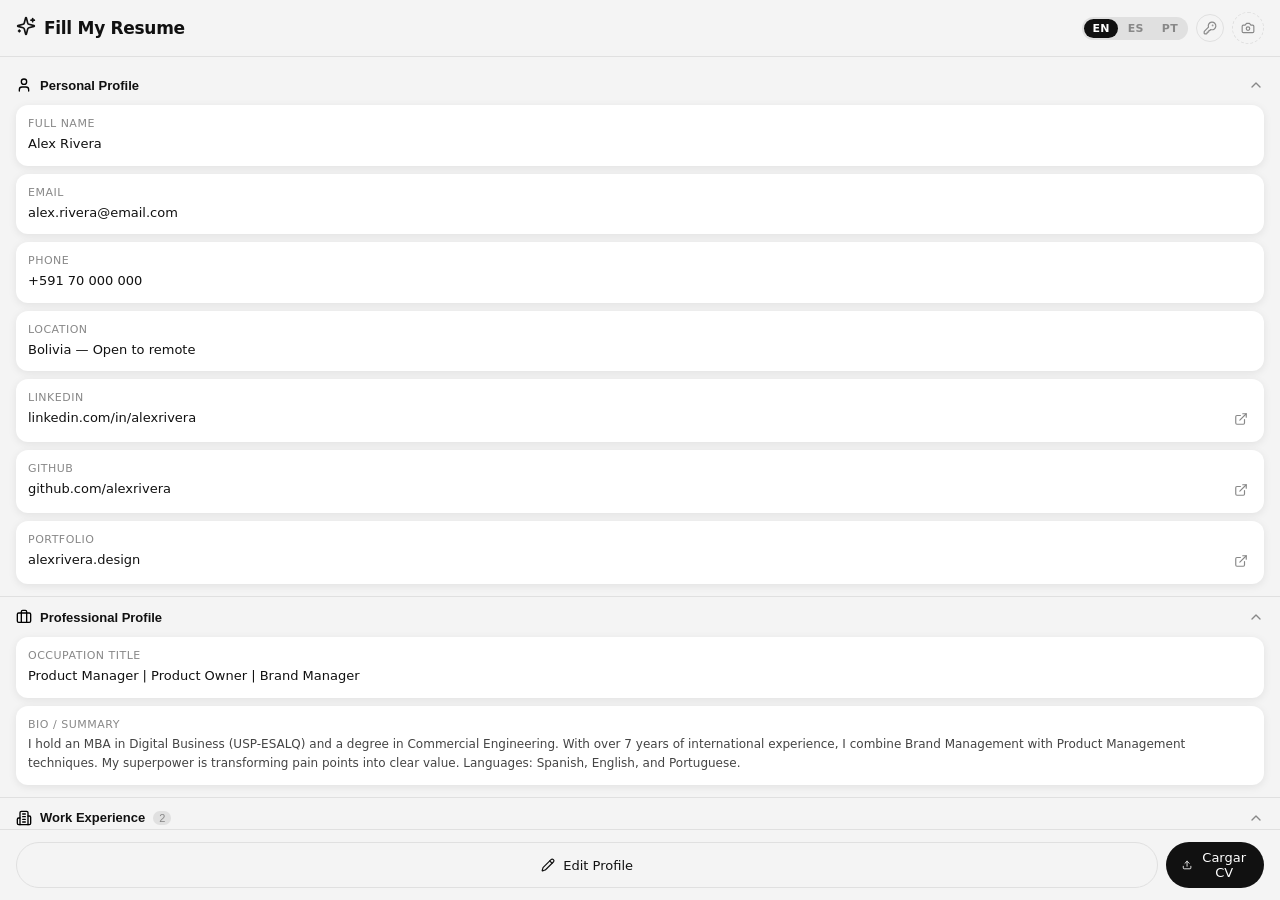
==== commit 59d0bbf4: "Add CV upload feature: parse PDF/Word with Claude and pre-fill profile - New 'Cargar CV' button in f" ====
--- a/extension/sidepanel/index.html
+++ b/extension/sidepanel/index.html
@@ -978,10 +978,64 @@
       <i data-lucide="pencil" width="14" height="14"></i>
       Edit Profile
     </button>
+    <button class="upload-cv-btn" id="upload-cv-btn">
+      <i data-lucide="upload" width="14" height="14"></i>
+      Cargar CV
+    </button>
   </footer>
 
+  <!-- ── Upload CV modal ────────────────────────────── -->
+  <div id="upload-modal" class="api-modal-overlay hidden">
+    <div class="api-modal-card">
+      <div class="api-modal-header">
+        <i data-lucide="file-up" width="18" height="18"></i>
+        <h2>Cargar CV</h2>
+      </div>
+      <p class="api-modal-desc">Seleccioná tu CV en PDF o Word. Claude va a leerlo y completar tu perfil automáticamente.</p>
+      <p class="api-modal-desc" style="font-size:11px;color:#aaa;">Google Docs: exportalo como PDF o Word primero.</p>
+      <div id="upload-drop-zone" class="upload-drop-zone">
+        <i data-lucide="file-text" width="28" height="28"></i>
+        <span id="upload-file-name">PDF o Word (.docx)</span>
+        <input type="file" id="cv-file-input" accept=".pdf,.docx,application/pdf,application/vnd.openxmlformats-officedocument.wordprocessingml.document" style="display:none;" />
+      </div>
+      <div id="upload-error" class="api-modal-error hidden"></div>
+      <div class="api-modal-actions">
+        <button id="upload-cancel" class="api-cancel-btn">Cancelar</button>
+        <button id="upload-process" class="api-save-btn" disabled>
+          <i data-lucide="sparkles" width="13" height="13"></i>
+          Analizar con Claude
+        </button>
+      </div>
+    </div>
+  </div>
+
+  <!-- ── Review modal ───────────────────────────────── -->
+  <div id="review-modal" class="api-modal-overlay hidden">
+    <div class="review-card">
+      <div class="review-header">
+        <div class="api-modal-header">
+          <i data-lucide="check-circle" width="18" height="18" style="color:#16a34a;"></i>
+          <h2>Revisá tu perfil</h2>
+        </div>
+        <p class="api-modal-desc">Claude completó los campos. Editá lo que necesites y guardá.</p>
+      </div>
+      <div class="review-body" id="review-body">
+        <!-- Populated by JS -->
+      </div>
+      <div class="review-footer">
+        <button id="review-cancel" class="api-cancel-btn">Descartar</button>
+        <button id="review-save" class="api-save-btn">
+          <i data-lucide="save" width="13" height="13"></i>
+          Guardar perfil
+        </button>
+      </div>
+    </div>
+  </div>
+
 </div><!-- /panel -->
 
+<script src="../libs/pdf.min.js"></script>
+<script src="../libs/mammoth.min.js"></script>
 <script src="../libs/lucide.min.js"></script>
 <script src="sidepanel.js"></script>
 </body>
--- a/extension/sidepanel/sidepanel.css
+++ b/extension/sidepanel/sidepanel.css
@@ -920,10 +920,134 @@
   color: #BBBBBB;
 }
 
+/* ── Upload CV button ────────────────────────────────── */
+.upload-cv-btn {
+  flex: 1;
+  display: flex;
+  align-items: center;
+  justify-content: center;
+  gap: var(--space-2);
+  padding: var(--space-2) var(--space-4);
+  background: var(--color-active);
+  color: #fff;
+  border: none;
+  border-radius: var(--radius-pill);
+  font-size: var(--font-size-body);
+  font-weight: 500;
+  font-family: var(--font-family);
+  cursor: pointer;
+  transition: opacity 0.15s ease;
+}
+.upload-cv-btn:hover { opacity: 0.85; }
+
+/* ── Upload drop zone ────────────────────────────────── */
+.upload-drop-zone {
+  border: 2px dashed var(--color-divider);
+  border-radius: 12px;
+  padding: 28px 16px;
+  display: flex;
+  flex-direction: column;
+  align-items: center;
+  gap: 8px;
+  cursor: pointer;
+  transition: all 0.15s ease;
+  color: var(--color-text-secondary);
+  text-align: center;
+  font-size: 13px;
+}
+.upload-drop-zone:hover,
+.upload-drop-zone.has-file {
+  border-color: var(--color-active);
+  background: #f9f9f9;
+  color: var(--color-text-primary);
+}
+.upload-drop-zone.has-file { border-style: solid; }
+
+/* ── Review modal ────────────────────────────────────── */
+.review-card {
+  background: #fff;
+  border-radius: 16px;
+  width: 100%;
+  max-width: 340px;
+  max-height: 88vh;
+  box-shadow: 0 24px 64px rgba(0,0,0,0.2);
+  display: flex;
+  flex-direction: column;
+  overflow: hidden;
+}
+.review-header { padding: 20px 20px 0; display: flex; flex-direction: column; gap: 6px; }
+.review-body {
+  flex: 1;
+  overflow-y: auto;
+  padding: 16px 20px;
+  display: flex;
+  flex-direction: column;
+  gap: 18px;
+}
+.review-footer {
+  padding: 14px 20px;
+  border-top: 1px solid var(--color-divider);
+  display: flex;
+  gap: 8px;
+}
+.review-section-title {
+  font-size: 10px;
+  font-weight: 700;
+  text-transform: uppercase;
+  letter-spacing: 0.6px;
+  color: var(--color-text-secondary);
+  margin-bottom: 6px;
+}
+.review-field {
+  display: flex;
+  flex-direction: column;
+  gap: 4px;
+  margin-bottom: 10px;
+}
+.review-field label {
+  font-size: 11px;
+  font-weight: 600;
+  color: var(--color-text-secondary);
+  text-transform: uppercase;
+  letter-spacing: 0.4px;
+}
+.review-input {
+  width: 100%;
+  padding: 8px 10px;
+  border: 1.5px solid var(--color-divider);
+  border-radius: 8px;
+  font-size: 13px;
+  font-family: var(--font-family);
+  color: var(--color-text-primary);
+  background: #fafafa;
+  outline: none;
+  transition: border-color 0.15s ease;
+  resize: vertical;
+}
+.review-input:focus { border-color: var(--color-active); background: #fff; }
+.review-entry-card {
+  background: #fafafa;
+  border: 1.5px solid var(--color-divider);
+  border-radius: 10px;
+  padding: 12px;
+  display: flex;
+  flex-direction: column;
+  gap: 8px;
+  margin-bottom: 8px;
+}
+.review-entry-title {
+  font-size: 13px;
+  font-weight: 600;
+  color: var(--color-text-primary);
+  margin-bottom: 2px;
+}
+
 /* ── Footer ──────────────────────────────────────────── */
 .panel-footer {
   border-top: 1px solid var(--color-divider);
   padding: var(--space-3) var(--space-4);
+  display: flex;
+  gap: var(--space-2);
 }
 
 .edit-btn {
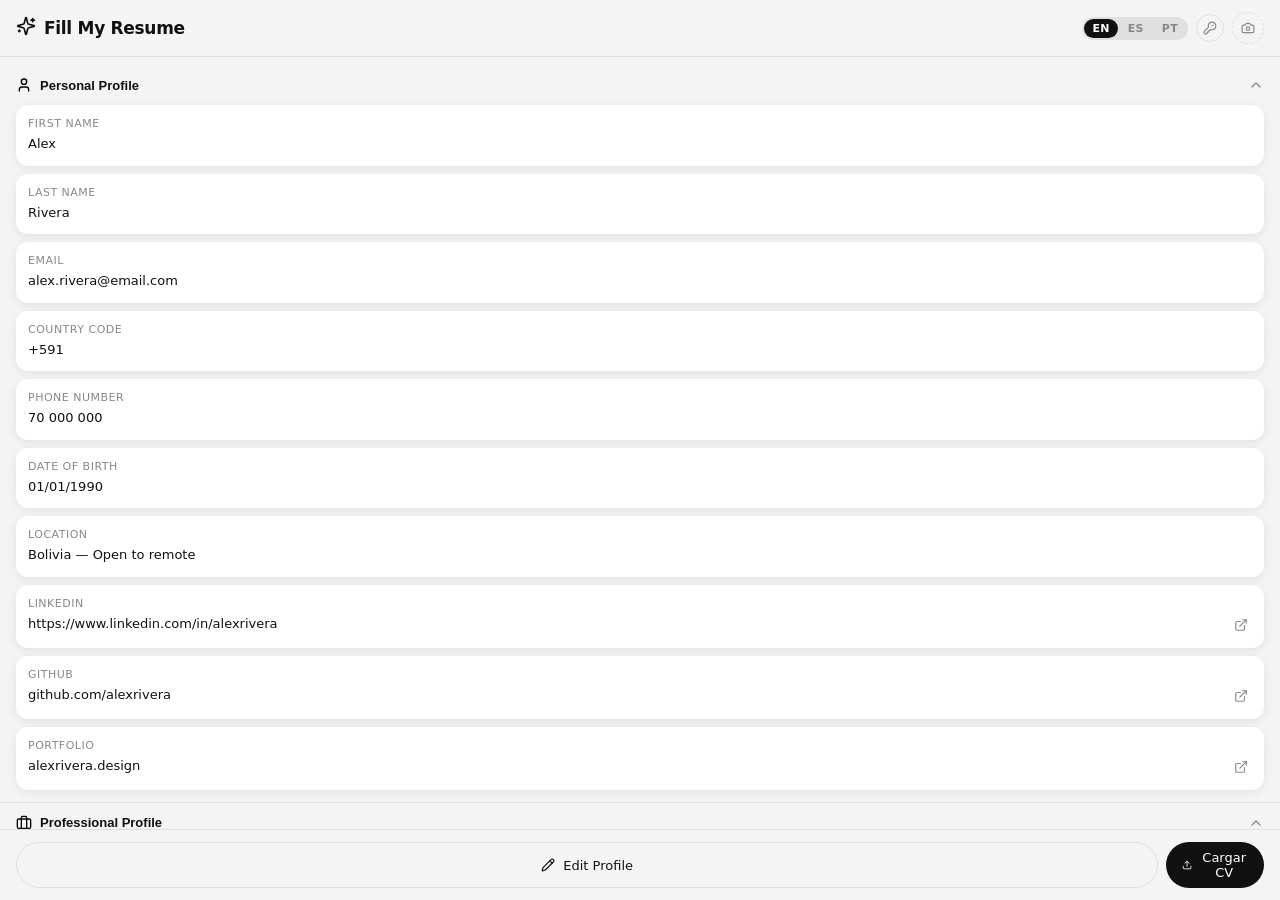
==== commit c82f076d: "Split name/phone fields, add DOB, Company/Role in Work Experience, Institution in Certifications - P" ====
--- a/extension/sidepanel/index.html
+++ b/extension/sidepanel/index.html
@@ -87,19 +87,34 @@
       </button>
       <div class="accordion-content">
 
-        <div class="field-card" data-copy="Alex Rivera">
-          <span class="field-label" data-en="Full Name" data-es="Nombre completo" data-pt="Nome completo">Full Name</span>
-          <span class="field-value" data-en="Alex Rivera" data-es="Alex Rivera" data-pt="Alex Rivera">Alex Rivera</span>
+        <div class="field-card" data-copy="Alex">
+          <span class="field-label" data-en="First Name" data-es="Nombre" data-pt="Nome">First Name</span>
+          <span class="field-value">Alex</span>
+        </div>
+
+        <div class="field-card" data-copy="Rivera">
+          <span class="field-label" data-en="Last Name" data-es="Apellido" data-pt="Sobrenome">Last Name</span>
+          <span class="field-value">Rivera</span>
         </div>
 
         <div class="field-card" data-copy="alex.rivera@email.com">
           <span class="field-label" data-en="Email" data-es="Correo electrónico" data-pt="E-mail">Email</span>
-          <span class="field-value" data-en="alex.rivera@email.com" data-es="alex.rivera@email.com" data-pt="alex.rivera@email.com">alex.rivera@email.com</span>
-        </div>
-
-        <div class="field-card" data-copy="+591 70 000 000">
-          <span class="field-label" data-en="Phone" data-es="Teléfono" data-pt="Telefone">Phone</span>
-          <span class="field-value" data-en="+591 70 000 000" data-es="+591 70 000 000" data-pt="+591 70 000 000">+591 70 000 000</span>
+          <span class="field-value">alex.rivera@email.com</span>
+        </div>
+
+        <div class="field-card" data-copy="+591">
+          <span class="field-label" data-en="Country Code" data-es="Código de país" data-pt="Código do país">Country Code</span>
+          <span class="field-value">+591</span>
+        </div>
+
+        <div class="field-card" data-copy="70 000 000">
+          <span class="field-label" data-en="Phone Number" data-es="Número de teléfono" data-pt="Número de telefone">Phone Number</span>
+          <span class="field-value">70 000 000</span>
+        </div>
+
+        <div class="field-card" data-copy="01/01/1990">
+          <span class="field-label" data-en="Date of Birth" data-es="Fecha de nacimiento" data-pt="Data de nascimento">Date of Birth</span>
+          <span class="field-value">01/01/1990</span>
         </div>
 
         <div class="field-card" data-copy="Bolivia — Open to remote">
@@ -110,11 +125,11 @@
             data-pt="Bolívia — Disponível para trabalho remoto">Bolivia — Open to remote</span>
         </div>
 
-        <div class="field-card" data-copy="linkedin.com/in/alexrivera">
+        <div class="field-card" data-copy="https://www.linkedin.com/in/alexrivera">
           <span class="field-label">LinkedIn</span>
           <div class="field-row">
-            <span class="field-value">linkedin.com/in/alexrivera</span>
-            <a class="link-btn" href="https://linkedin.com/in/alexrivera" target="_blank" title="Open" onclick="event.stopPropagation()">
+            <span class="field-value">https://www.linkedin.com/in/alexrivera</span>
+            <a class="link-btn" id="linkedin-link" href="https://www.linkedin.com/in/alexrivera" target="_blank" title="Open" onclick="event.stopPropagation()">
               <i data-lucide="external-link" width="14" height="14"></i>
             </a>
           </div>
@@ -204,6 +219,16 @@
           </button>
           <div class="entry-body">
 
+            <div class="field-card" data-copy="Viva">
+              <span class="field-label" data-en="Company" data-es="Empresa" data-pt="Empresa">Company</span>
+              <span class="field-value">Viva</span>
+            </div>
+
+            <div class="field-card" data-copy="Product Owner">
+              <span class="field-label" data-en="Role" data-es="Cargo" data-pt="Cargo">Role</span>
+              <span class="field-value">Product Owner</span>
+            </div>
+
             <!-- Date block -->
             <div class="date-block">
               <div class="date-block-header">
@@ -324,6 +349,16 @@
             <i data-lucide="chevron-down" width="14" height="14" class="entry-chevron"></i>
           </button>
           <div class="entry-body">
+
+            <div class="field-card" data-copy="TechCorp">
+              <span class="field-label" data-en="Company" data-es="Empresa" data-pt="Empresa">Company</span>
+              <span class="field-value">TechCorp</span>
+            </div>
+
+            <div class="field-card" data-copy="Brand Manager">
+              <span class="field-label" data-en="Role" data-es="Cargo" data-pt="Cargo">Role</span>
+              <span class="field-value">Brand Manager</span>
+            </div>
 
             <!-- Date block — current job -->
             <div class="date-block">
@@ -547,6 +582,15 @@
                 </button>
               </div>
             </div>
+            <div class="entry-field">
+              <span class="entry-field-label" data-en="Institution" data-es="Institución" data-pt="Instituição">Institution</span>
+              <div class="entry-field-row">
+                <span class="entry-field-value">Udemy</span>
+                <button class="copy-btn" data-value="Udemy" title="Copy">
+                  <i data-lucide="copy" width="13" height="13"></i>
+                </button>
+              </div>
+            </div>
             <div class="date-block">
               <div class="date-block-header">
                 <i data-lucide="calendar" width="11" height="11"></i>
@@ -626,6 +670,15 @@
               <div class="entry-field-row">
                 <span class="entry-field-value">Product Management — Reforge</span>
                 <button class="copy-btn" data-value="Product Management — Reforge" title="Copy">
+                  <i data-lucide="copy" width="13" height="13"></i>
+                </button>
+              </div>
+            </div>
+            <div class="entry-field">
+              <span class="entry-field-label" data-en="Institution" data-es="Institución" data-pt="Instituição">Institution</span>
+              <div class="entry-field-row">
+                <span class="entry-field-value">Reforge</span>
+                <button class="copy-btn" data-value="Reforge" title="Copy">
                   <i data-lucide="copy" width="13" height="13"></i>
                 </button>
               </div>
